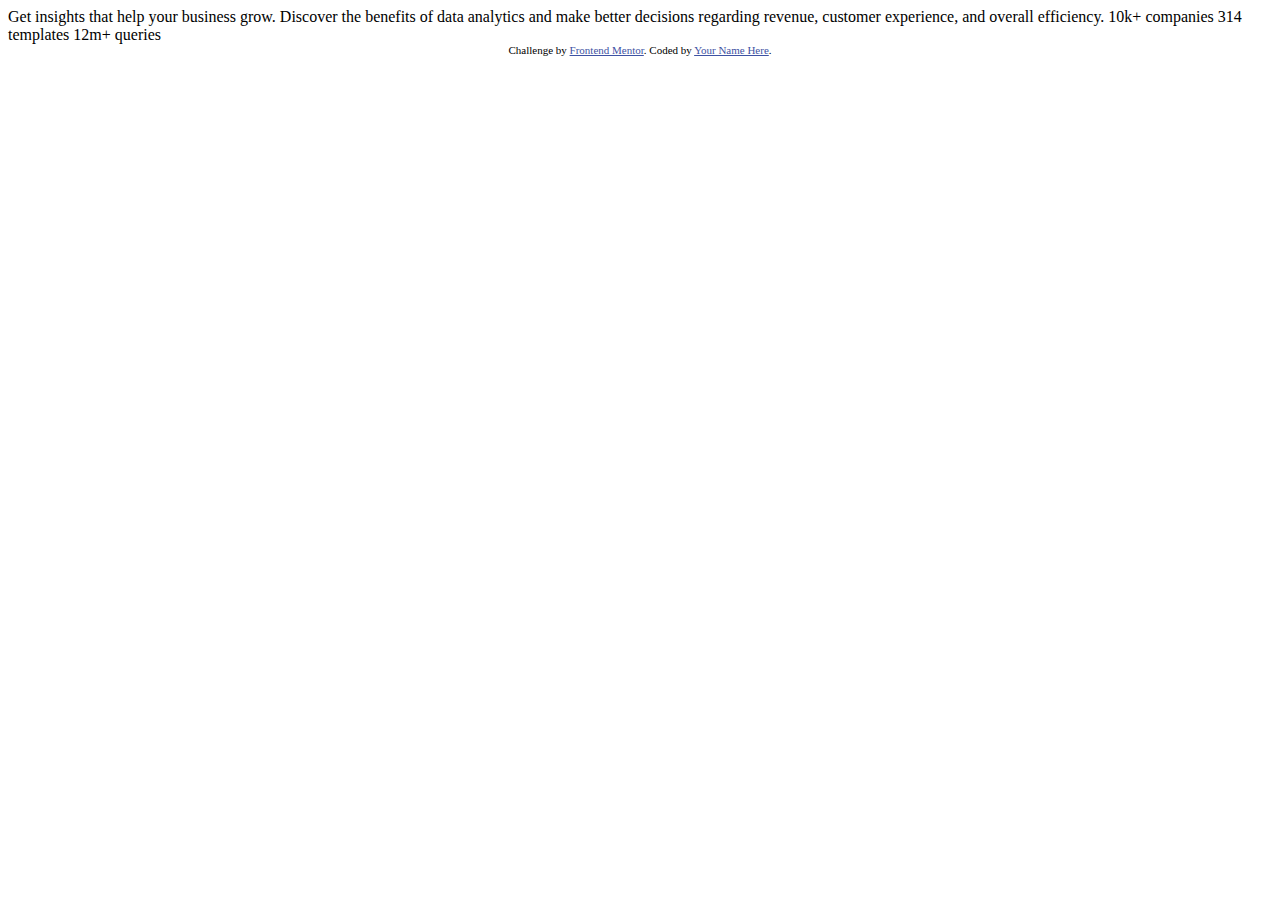
==== index.html @ a9f2f1b8 "Adding all changes to the final project" ====
<!DOCTYPE html>
<html lang="en">
<head>
  <meta charset="UTF-8">
  <meta name="viewport" content="width=device-width, initial-scale=1.0"> <!-- displays site properly based on user's device -->

  <link rel="icon" type="image/png" sizes="32x32" href="./images/favicon-32x32.png">
  
  <title>Frontend Mentor | Stats preview card component</title>

  <!-- Feel free to remove these styles or customise in your own stylesheet 👍 -->
  <style>
    .attribution { font-size: 11px; text-align: center; }
    .attribution a { color: hsl(228, 45%, 44%); }
  </style>
</head>
<body>

  Get insights that help your business grow.

  Discover the benefits of data analytics and make better decisions regarding revenue, customer 
  experience, and overall efficiency.

  10k+ companies
  314 templates
  12m+ queries

  <div class="attribution">
    Challenge by <a href="https://www.frontendmentor.io?ref=challenge" target="_blank">Frontend Mentor</a>. 
    Coded by <a href="#">Your Name Here</a>.
  </div>
</body>
</html>
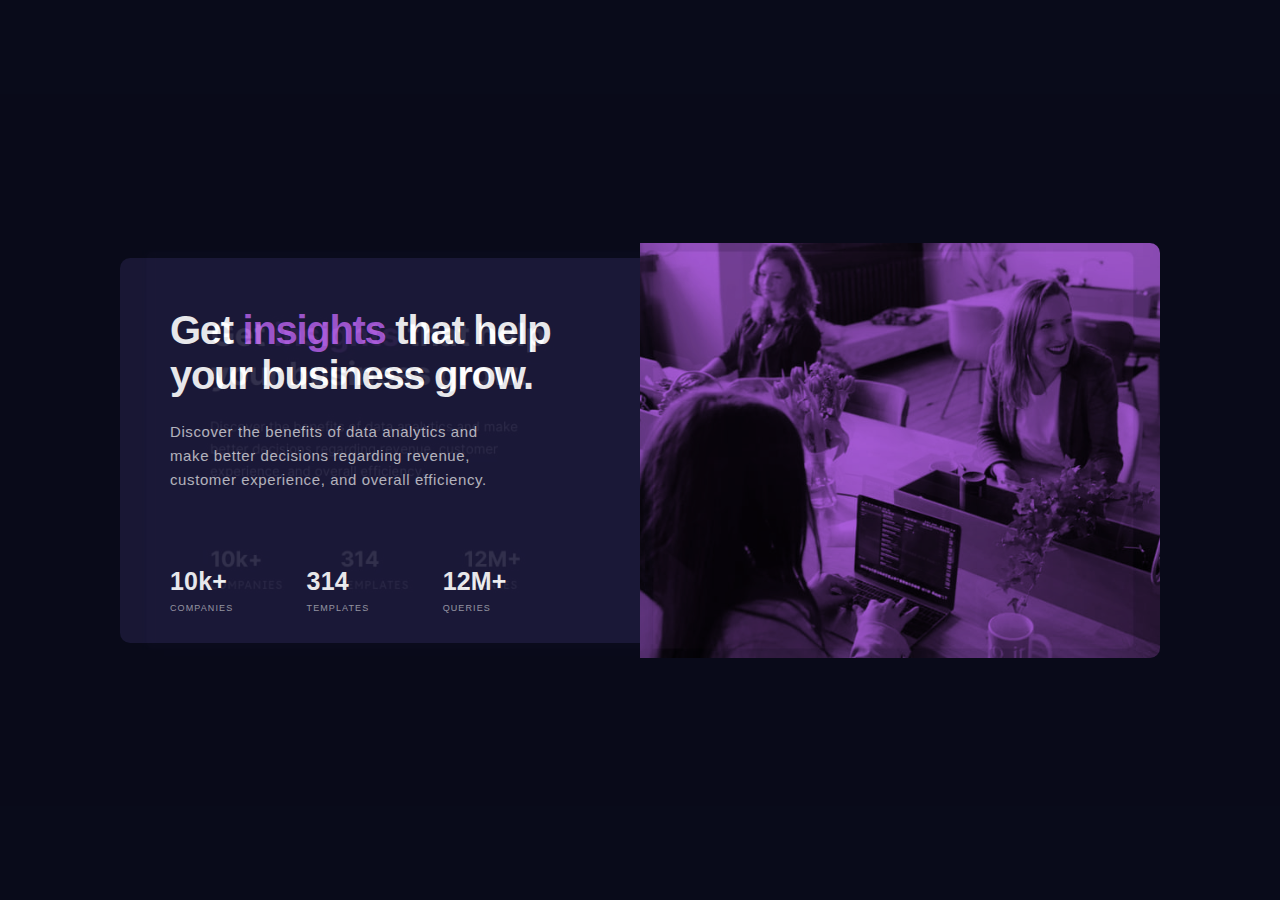
==== commit 413cb64f: "Corrigiendo error de tamaño - 2da parte" ====
--- a/index.html
+++ b/index.html
@@ -2,32 +2,36 @@
 <html lang="en">
 <head>
   <meta charset="UTF-8">
-  <meta name="viewport" content="width=device-width, initial-scale=1.0"> <!-- displays site properly based on user's device -->
-
+  <meta name="viewport" content="width=device-width, initial-scale=1.0">
   <link rel="icon" type="image/png" sizes="32x32" href="./images/favicon-32x32.png">
-  
   <title>Frontend Mentor | Stats preview card component</title>
-
-  <!-- Feel free to remove these styles or customise in your own stylesheet 👍 -->
-  <style>
-    .attribution { font-size: 11px; text-align: center; }
-    .attribution a { color: hsl(228, 45%, 44%); }
-  </style>
+  <link rel="stylesheet" href="./css/card.css">
+  <link rel="stylesheet" href="./css/media-queries.css">
 </head>
 <body>
-
-  Get insights that help your business grow.
-
-  Discover the benefits of data analytics and make better decisions regarding revenue, customer 
-  experience, and overall efficiency.
-
-  10k+ companies
-  314 templates
-  12m+ queries
-
-  <div class="attribution">
-    Challenge by <a href="https://www.frontendmentor.io?ref=challenge" target="_blank">Frontend Mentor</a>. 
-    Coded by <a href="#">Your Name Here</a>.
-  </div>
+  <main>
+    <div class="main-container">
+      <img src="./design/desktop-design.jpg" alt="">
+        <div class="main--photo"></div>
+        <div class="main--information-container">
+            <h1>Get <span>insights</span> that help your business grow.</h1>
+            <p>Discover the benefits of data analytics and make better decisions regarding revenue, customer experience, and overall efficiency.</p>
+            <div class="main--additional-information">
+                <div class="additional--information">
+                    <h2>10k+</h2>
+                    <p>COMPANIES</p>
+                </div>
+                <div class="additional--information">
+                    <h2>314</h2>
+                    <p>TEMPLATES</p>
+                </div>
+                <div class="additional--information">
+                    <h2>12M+</h2>
+                    <p>QUERIES</p>
+                </div>
+            </div>
+        </div>
+      </div>
+    </main>
 </body>
 </html>--- a/css/card.css
+++ b/css/card.css
@@ -0,0 +1,92 @@
+* {
+    box-sizing: border-box;
+    margin: 0;
+    padding: 0;
+}
+
+html {
+    font-size: 62.5%;
+}
+
+main img {
+    width: 100%;
+    position: absolute;
+    opacity: 0.1;
+}
+
+body {
+    background-color: hsl(233, 47%, 7%);
+    font-family: Inter, Helvetica, sans-serif;
+}
+
+.main-container {
+    display: flex;
+    flex-direction: column;
+    align-items: center;
+    padding: 60px 20px;
+}
+
+.main--photo {
+    width: 100%;
+    height: 100vh;
+    max-width: 335px;
+    max-height: 240px;
+    background-image: url(../images/image-header.jpg);
+    background-size: cover;
+    background-repeat: no-repeat;
+    background-position: center;
+    border-top-right-radius: 10px;
+    border-top-left-radius: 10px;
+    background-color: hsl(277, 64%, 61%);
+    background-blend-mode: multiply;
+}
+
+.main--information-container {
+    width: 100%;
+    max-width: 335px;
+    text-align: center;
+    color: hsl(0, 0%, 100%);
+    background-color: hsl(244, 38%, 16%);
+    border-bottom-left-radius: 10px;
+    border-bottom-right-radius: 10px;
+}
+
+.main--information-container h1 {
+    padding: 30px 30px 20px;
+    font-size: 2.8rem;
+    line-height: 3rem;
+}
+
+.main--information-container h1 span {
+    color: hsl(277, 64%, 61%);
+}
+
+.main--information-container p {
+    padding: 0 55px 40px;
+    font-size: 1.3rem;
+    color: hsla(0, 0%, 100%, 0.75);
+    line-height: 2rem;
+    letter-spacing: .3px;
+}
+
+.main--additional-information .additional--information h2 {
+    font-size: 1.9rem;
+    letter-spacing: .8px;
+}
+
+.main--additional-information .additional--information p {
+    font-size: .8rem;
+    padding-bottom: 30px;
+    color: hsla(0, 0%, 100%, 0.6);
+    letter-spacing: 1.1px;
+}
+
+.attribution {
+    text-align: center;
+    color: white;
+}
+
+.attribution a {
+    color: white;
+    padding-bottom: 20px;
+}--- a/css/media-queries.css
+++ b/css/media-queries.css
@@ -0,0 +1,70 @@
+@media (min-width: 920px) {
+    /* main {
+        width: 100%;
+        height: 100vh;
+        display: flex;
+        justify-content: center;
+        align-items: center;
+    } */
+    .main-container {
+        width: 100%;
+        height: 100vh;
+        padding: 0;
+        flex-direction: row-reverse;
+        justify-content: center;
+    }
+
+    .main--information-container {
+        min-width: 520px;
+        max-height: 415px;
+        padding: 50px 60px 23px 50px;
+        text-align: start;
+        border-bottom-right-radius: 0;
+        border-top-left-radius: 10px;
+    }
+
+    .main--information-container h1 {
+        font-size: 4rem;
+        padding: 0 0 12px;
+        margin-bottom: 10px;
+        line-height: 4.5rem;
+        letter-spacing: -1.3px;
+    }
+
+    .main--information-container p {
+        padding: 0 90px 75px 0;
+        font-size: 1.5rem;
+        letter-spacing: 0.6px;
+        line-height: 2.4rem;
+    }
+
+    .main--additional-information {
+        display: flex;
+    }
+
+    .main--additional-information .additional--information {
+        margin: 0 auto 0 0;
+    }
+
+    .main--additional-information .additional--information h2 {
+        font-size: 2.5rem;
+        letter-spacing: .2px;
+    }
+
+    .main--additional-information .additional--information p {
+        padding: 0;
+        font-size: .9rem;
+    }
+
+    .main--photo {
+        max-width: 520px;
+        max-height: 415px;
+        border-top-left-radius: 0;
+        border-bottom-right-radius: 10px;
+    }
+
+    .attribution a {
+        font-size: 1.2rem;
+        padding-bottom: 0;
+    }
+}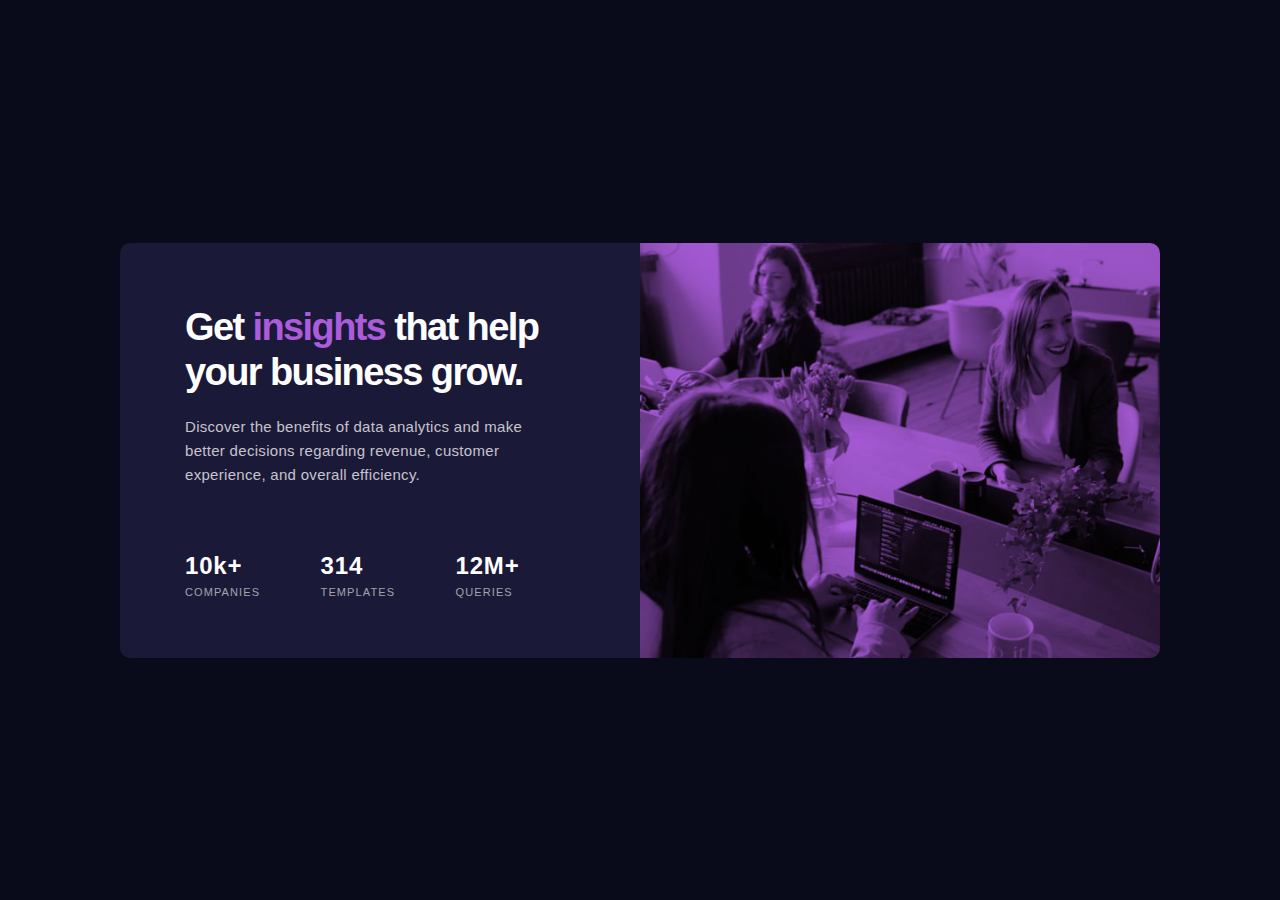
==== commit 51d59c0e: "Corrigiendo error de tamaño - 6ta parte" ====
--- a/index.html
+++ b/index.html
@@ -11,9 +11,8 @@
 <body>
   <main>
     <div class="main-container">
-      <img src="./design/desktop-design.jpg" alt="">
         <div class="main--photo"></div>
-        <div class="main--information-container">
+        <section class="main--information-container">
             <h1>Get <span>insights</span> that help your business grow.</h1>
             <p>Discover the benefits of data analytics and make better decisions regarding revenue, customer experience, and overall efficiency.</p>
             <div class="main--additional-information">
@@ -30,7 +29,7 @@
                     <p>QUERIES</p>
                 </div>
             </div>
-        </div>
+        </section>
       </div>
     </main>
 </body>
--- a/css/media-queries.css
+++ b/css/media-queries.css
@@ -1,11 +1,4 @@
 @media (min-width: 920px) {
-    /* main {
-        width: 100%;
-        height: 100vh;
-        display: flex;
-        justify-content: center;
-        align-items: center;
-    } */
     .main-container {
         width: 100%;
         height: 100vh;
@@ -16,25 +9,23 @@
 
     .main--information-container {
         min-width: 520px;
-        max-height: 415px;
-        padding: 50px 60px 23px 50px;
+        min-height: 415px;
+        padding: 62px 60px 23px 65px;
         text-align: start;
         border-bottom-right-radius: 0;
         border-top-left-radius: 10px;
     }
 
     .main--information-container h1 {
-        font-size: 4rem;
-        padding: 0 0 12px;
-        margin-bottom: 10px;
+        font-size: 3.8rem;
+        padding: 0 0 20px;
         line-height: 4.5rem;
-        letter-spacing: -1.3px;
+        letter-spacing: -1.6px;
     }
 
     .main--information-container p {
-        padding: 0 90px 75px 0;
+        padding: 0 20px 65px 0;
         font-size: 1.5rem;
-        letter-spacing: 0.6px;
         line-height: 2.4rem;
     }
 
@@ -47,13 +38,12 @@
     }
 
     .main--additional-information .additional--information h2 {
-        font-size: 2.5rem;
-        letter-spacing: .2px;
+        font-size: 2.4rem;
     }
 
     .main--additional-information .additional--information p {
         padding: 0;
-        font-size: .9rem;
+        font-size: 1.1rem;
     }
 
     .main--photo {
